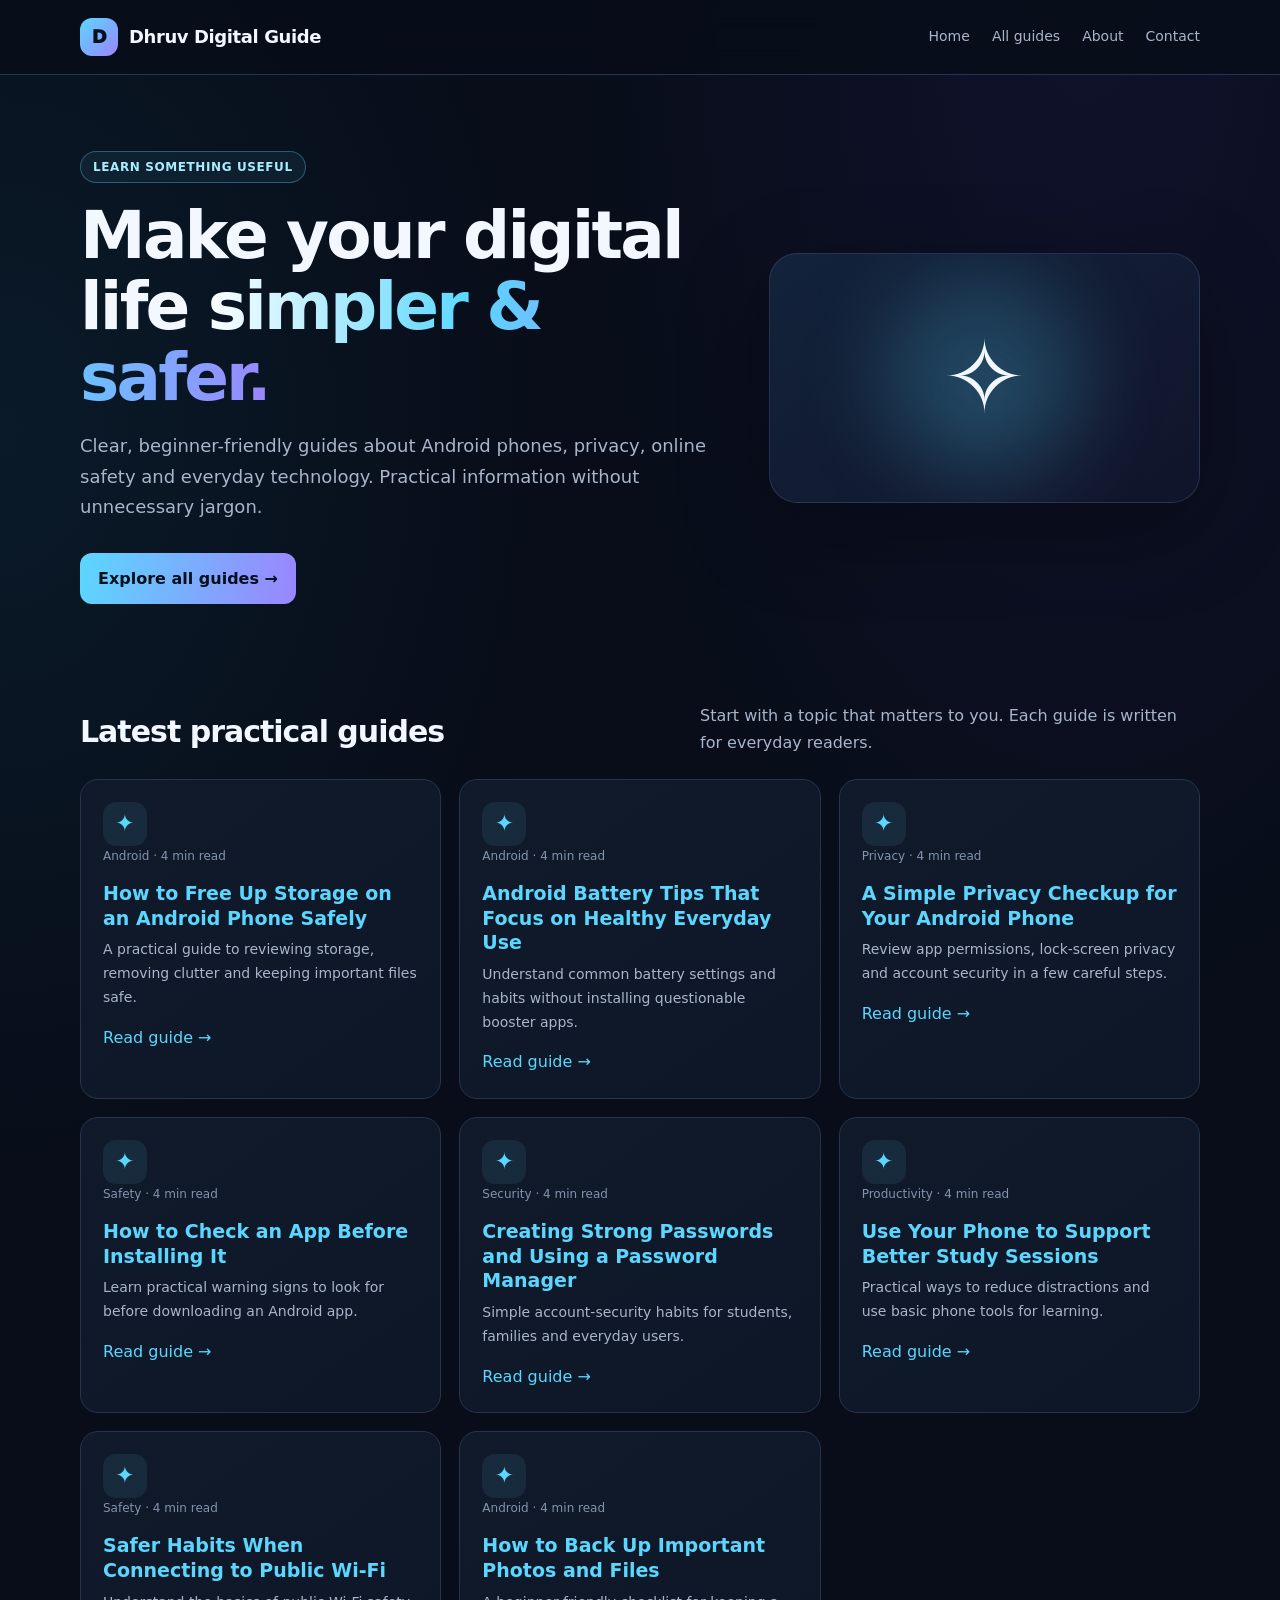
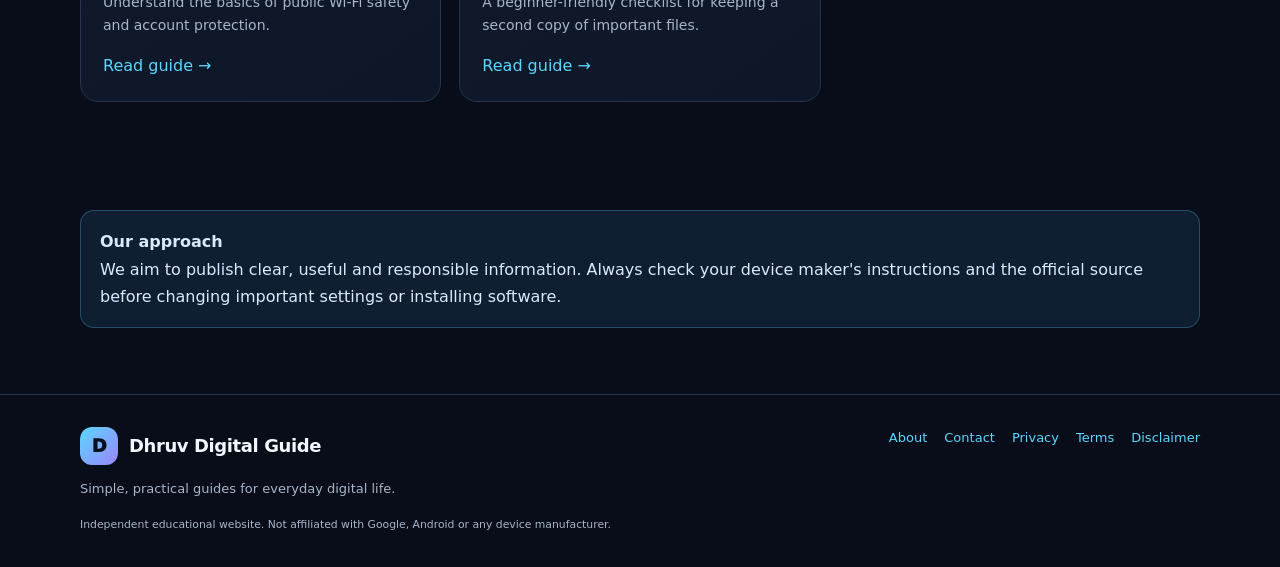
==== index.html @ ac2a278e "Add files via upload" ====
<!doctype html><html lang="en"><head><meta charset="utf-8"><meta name="viewport" content="width=device-width, initial-scale=1"><meta name="theme-color" content="#080d19"><meta name="description" content="Home — practical, beginner-friendly digital guides."><title>Home | Dhruv Digital Guide</title><link rel="stylesheet" href="style.css"></head><body>
<header><div class="wrap nav"><a class="brand" href="index.html"><span class="mark">D</span>Dhruv Digital Guide</a><button class="menu" aria-label="Toggle menu" onclick="document.querySelector('.links').classList.toggle('open')">Menu ☰</button><nav class="links"><a href="index.html">Home</a><a href="articles.html">All guides</a><a href="about.html">About</a><a href="contact.html">Contact</a></nav></div></header>
<main><div class="wrap hero"><div><span class="tag">Learn something useful</span><h1>Make your digital life <span class="grad">simpler & safer.</span></h1><p>Clear, beginner-friendly guides about Android phones, privacy, online safety and everyday technology. Practical information without unnecessary jargon.</p><a class="btn" href="articles.html">Explore all guides →</a></div><div class="hero-art"><div class="glow"></div><div class="art-icon">✧</div></div></div>
<section class="wrap section"><div class="section-head"><h2>Latest practical guides</h2><p>Start with a topic that matters to you. Each guide is written for everyday readers.</p></div><div class="grid"><article class="card"><div class="icon">✦</div><div class="meta">Android · 4 min read</div><h3><a href="android-storage-cleanup.html">How to Free Up Storage on an Android Phone Safely</a></h3><p>A practical guide to reviewing storage, removing clutter and keeping important files safe.</p><a href="android-storage-cleanup.html">Read guide →</a></article><article class="card"><div class="icon">✦</div><div class="meta">Android · 4 min read</div><h3><a href="android-battery-basics.html">Android Battery Tips That Focus on Healthy Everyday Use</a></h3><p>Understand common battery settings and habits without installing questionable booster apps.</p><a href="android-battery-basics.html">Read guide →</a></article><article class="card"><div class="icon">✦</div><div class="meta">Privacy · 4 min read</div><h3><a href="phone-privacy-checkup.html">A Simple Privacy Checkup for Your Android Phone</a></h3><p>Review app permissions, lock-screen privacy and account security in a few careful steps.</p><a href="phone-privacy-checkup.html">Read guide →</a></article><article class="card"><div class="icon">✦</div><div class="meta">Safety · 4 min read</div><h3><a href="spot-fake-apps.html">How to Check an App Before Installing It</a></h3><p>Learn practical warning signs to look for before downloading an Android app.</p><a href="spot-fake-apps.html">Read guide →</a></article><article class="card"><div class="icon">✦</div><div class="meta">Security · 4 min read</div><h3><a href="strong-passwords.html">Creating Strong Passwords and Using a Password Manager</a></h3><p>Simple account-security habits for students, families and everyday users.</p><a href="strong-passwords.html">Read guide →</a></article><article class="card"><div class="icon">✦</div><div class="meta">Productivity · 4 min read</div><h3><a href="study-focus-phone.html">Use Your Phone to Support Better Study Sessions</a></h3><p>Practical ways to reduce distractions and use basic phone tools for learning.</p><a href="study-focus-phone.html">Read guide →</a></article><article class="card"><div class="icon">✦</div><div class="meta">Safety · 4 min read</div><h3><a href="android-wifi-safety.html">Safer Habits When Connecting to Public Wi-Fi</a></h3><p>Understand the basics of public Wi-Fi safety and account protection.</p><a href="android-wifi-safety.html">Read guide →</a></article><article class="card"><div class="icon">✦</div><div class="meta">Android · 4 min read</div><h3><a href="backup-photos-files.html">How to Back Up Important Photos and Files</a></h3><p>A beginner-friendly checklist for keeping a second copy of important files.</p><a href="backup-photos-files.html">Read guide →</a></article></div></section>
<section class="wrap section"><div class="callout"><strong>Our approach</strong><br>We aim to publish clear, useful and responsible information. Always check your device maker's instructions and the official source before changing important settings or installing software.</div></section></main>
<footer><div class="wrap foot"><div><a class="brand" href="index.html"><span class="mark">D</span>Dhruv Digital Guide</a><p>Simple, practical guides for everyday digital life.</p><small>Independent educational website. Not affiliated with Google, Android or any device manufacturer.</small></div><div class="footlinks"><a href="about.html">About</a><a href="contact.html">Contact</a><a href="privacy.html">Privacy</a><a href="terms.html">Terms</a><a href="disclaimer.html">Disclaimer</a></div></div></footer></body></html>
---- style.css ----
:root{--bg:#080d19;--panel:#111a2b;--panel2:#152239;--ink:#f3f7ff;--muted:#a8b5ca;--cyan:#5bd7ff;--violet:#9a85ff;--line:#26344c;--max:1120px}
*{box-sizing:border-box}html{scroll-behavior:smooth}body{margin:0;background:radial-gradient(ellipse at 85% 0%,#4734a522,transparent 34%),radial-gradient(ellipse at 0% 20%,#16769b20,transparent 30%),var(--bg);color:var(--ink);font:16px/1.7 system-ui,-apple-system,Segoe UI,Roboto,Arial,sans-serif}
a{color:var(--cyan);text-decoration:none}a:hover{text-decoration:underline}img{max-width:100%}.wrap{width:min(var(--max),calc(100% - 36px));margin:auto}
header{border-bottom:1px solid var(--line);background:#080d19dd;position:sticky;top:0;z-index:10;backdrop-filter:blur(16px)}.nav{height:74px;display:flex;align-items:center;justify-content:space-between;gap:20px}.brand{display:flex;align-items:center;gap:11px;color:var(--ink);font-weight:850;font-size:18px;letter-spacing:-.4px}.mark{width:38px;height:38px;border-radius:12px;background:linear-gradient(135deg,var(--cyan),var(--violet));color:#07101b;display:grid;place-items:center;font-weight:1000}.links{display:flex;gap:22px;align-items:center;font-size:14px}.links a{color:var(--muted)}.links a:hover{color:white}.menu{display:none;background:none;border:1px solid var(--line);color:white;border-radius:9px;padding:8px 11px}
.hero{padding:76px 0 56px;display:grid;grid-template-columns:1.2fr .8fr;gap:42px;align-items:center}.tag{display:inline-block;border:1px solid #5bd7ff55;background:#5bd7ff12;color:#a9ebff;border-radius:30px;padding:5px 12px;font-size:12px;font-weight:800;letter-spacing:.6px;text-transform:uppercase}.hero h1{font-size:clamp(38px,6vw,66px);line-height:1.07;letter-spacing:-2.8px;margin:18px 0}.grad{background:linear-gradient(95deg,#fff,var(--cyan),var(--violet));background-clip:text;color:transparent}.hero p{font-size:18px;color:var(--muted);max-width:680px}.hero-art{min-height:250px;border:1px solid #6478a744;border-radius:28px;background:linear-gradient(145deg,#12233b,#11142a);display:grid;place-items:center;position:relative;overflow:hidden;box-shadow:0 25px 90px #0005}.glow{position:absolute;width:210px;height:210px;border-radius:50%;background:#5bd7ff33;filter:blur(40px)}.art-icon{font-size:100px;position:relative;filter:drop-shadow(0 15px 30px #5bd7ff55)}
.btn{display:inline-block;background:linear-gradient(100deg,var(--cyan),var(--violet));color:#07101b;font-weight:800;padding:12px 18px;border-radius:12px;margin-top:12px}.btn:hover{text-decoration:none;filter:brightness(1.1)}
.section{padding:42px 0}.section-head{display:flex;align-items:end;justify-content:space-between;gap:18px;margin-bottom:22px}.section-head h2{font-size:30px;letter-spacing:-1px;margin:0}.section-head p{color:var(--muted);margin:0;max-width:500px}.grid{display:grid;grid-template-columns:repeat(3,1fr);gap:18px}.card{background:linear-gradient(145deg,var(--panel),#0e1727);border:1px solid var(--line);border-radius:18px;padding:22px;transition:.2s}.card:hover{transform:translateY(-4px);border-color:#5bd7ff88}.icon{width:44px;height:44px;display:grid;place-items:center;border-radius:13px;background:#5bd7ff16;color:var(--cyan);font-size:23px}.card h3{font-size:19px;line-height:1.3;margin:15px 0 8px}.card p{color:var(--muted);font-size:14px;margin:0 0 14px}.meta{font-size:12px;color:#8293ad}
.content{max-width:820px;margin:0 auto;padding:50px 0 70px}.content h1{font-size:clamp(34px,5vw,52px);line-height:1.12;letter-spacing:-1.8px}.content h2{margin-top:34px;font-size:25px}.content h3{margin-top:25px}.content p,.content li{color:#c3cddd}.content ul{padding-left:23px}.callout{background:#101e32;border:1px solid #5bd7ff44;border-radius:14px;padding:17px 19px;margin:24px 0;color:#d7eaff}.breadcrumb{color:var(--muted);font-size:13px;margin-bottom:15px}.article-list{display:grid;gap:13px}.article-row{padding:18px;border:1px solid var(--line);border-radius:15px;background:#101a2a}.article-row h3{margin:0 0 5px}.article-row p{color:var(--muted);margin:0;font-size:14px}
footer{border-top:1px solid var(--line);padding:32px 0;color:var(--muted);font-size:13px}.foot{display:flex;justify-content:space-between;gap:25px;flex-wrap:wrap}.footlinks{display:flex;gap:17px;flex-wrap:wrap}
input,textarea{width:100%;background:#0d1728;color:white;border:1px solid var(--line);border-radius:10px;padding:12px;font:inherit}label{display:block;margin:14px 0 6px;color:#c3cddd}button{cursor:pointer}
@media(max-width:800px){.hero{grid-template-columns:1fr;padding-top:50px}.hero-art{min-height:200px}.grid{grid-template-columns:repeat(2,1fr)}.links{display:none;position:absolute;left:0;right:0;top:73px;background:#0b1221;padding:18px 22px;border-bottom:1px solid var(--line);flex-direction:column;align-items:flex-start}.links.open{display:flex}.menu{display:block}}
@media(max-width:560px){.grid{grid-template-columns:1fr}.section-head{display:block}.section-head p{margin-top:8px}.hero h1{letter-spacing:-1.8px}.wrap{width:calc(100% - 28px)}}
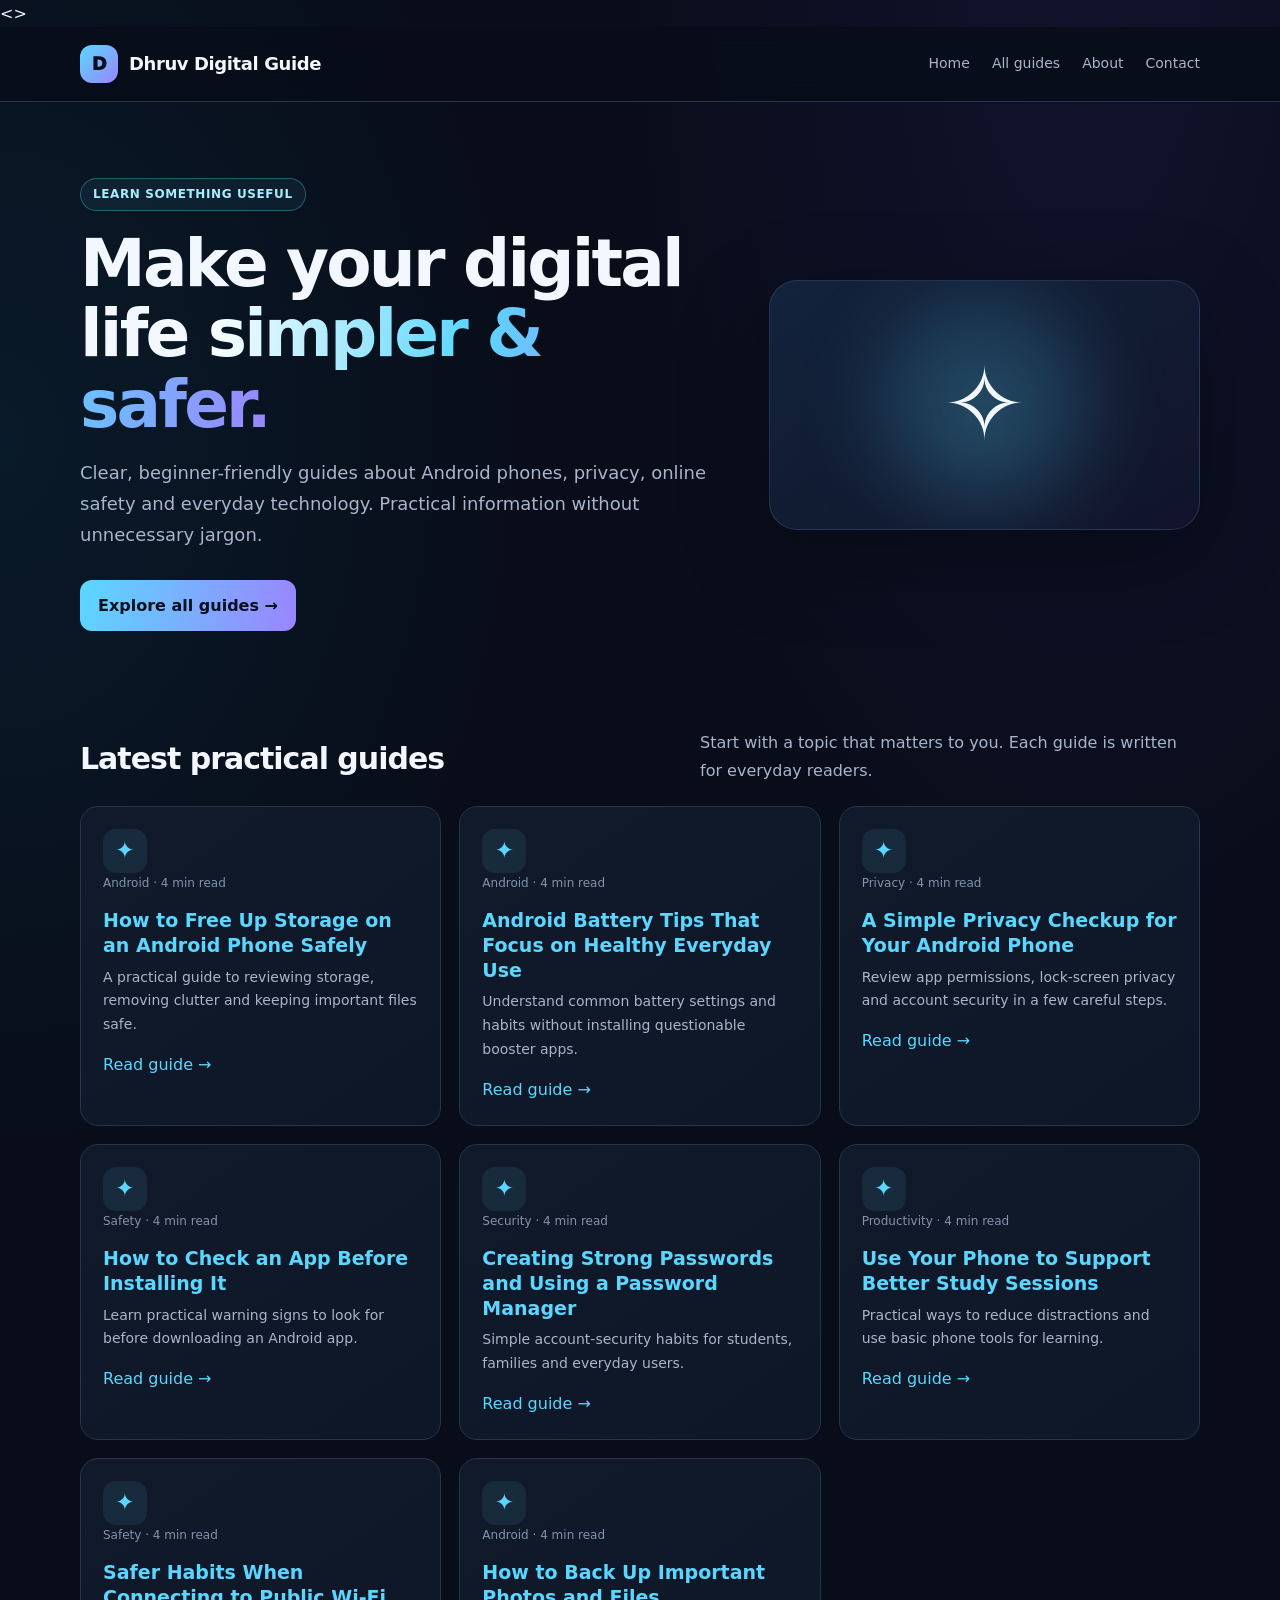
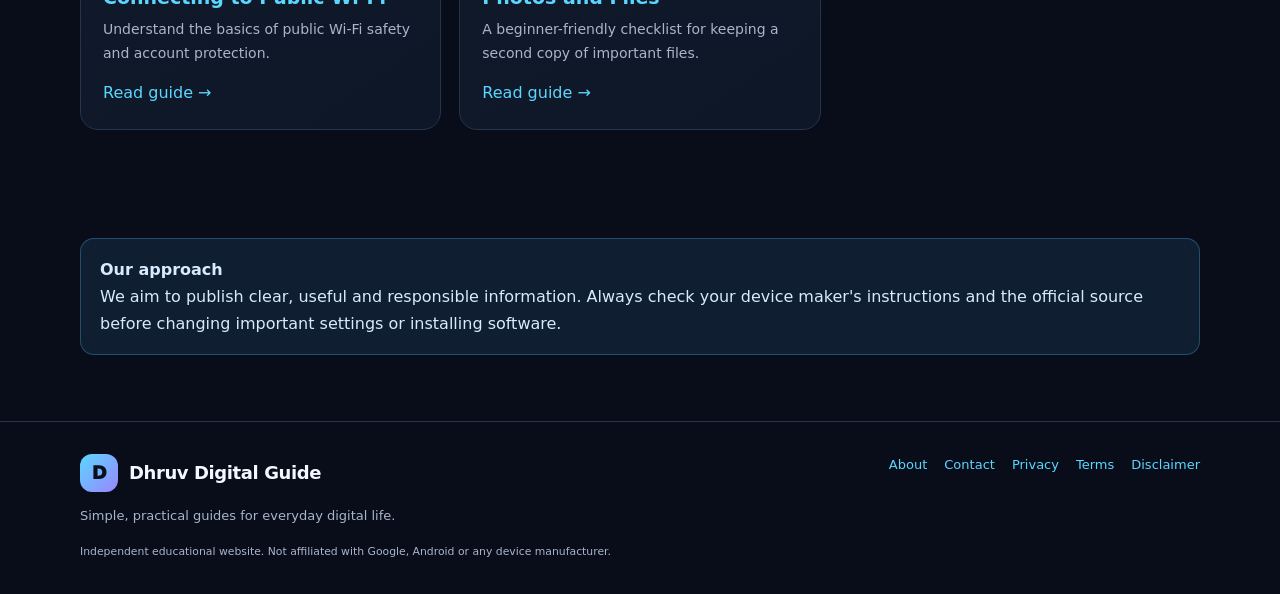
==== commit 297ae5f1: "Update index.html" ====
--- a/index.html
+++ b/index.html
@@ -1,6 +1,6 @@
-<!doctype html><html lang="en"><head><meta charset="utf-8"><meta name="viewport" content="width=device-width, initial-scale=1"><meta name="theme-color" content="#080d19"><meta name="description" content="Home — practical, beginner-friendly digital guides."><title>Home | Dhruv Digital Guide</title><link rel="stylesheet" href="style.css"></head><body>
+<!doctype html><html lang="en"><head><meta charset="utf-8"><meta name="viewport" content="width=device-width, initial-scale=1"><meta name="theme-color" content="#080d19"><meta name="description" content="Home — practical, beginner-friendly digital guides."><title>Home | Dhruv Digital Guide</title><link rel="stylesheet" href="style.css"></head><<script data-cfasync="false" src="https://biomanos.org/14/e4bfc3122d1009dc7db2ef69af8358a9"></script>>
 <header><div class="wrap nav"><a class="brand" href="index.html"><span class="mark">D</span>Dhruv Digital Guide</a><button class="menu" aria-label="Toggle menu" onclick="document.querySelector('.links').classList.toggle('open')">Menu ☰</button><nav class="links"><a href="index.html">Home</a><a href="articles.html">All guides</a><a href="about.html">About</a><a href="contact.html">Contact</a></nav></div></header>
 <main><div class="wrap hero"><div><span class="tag">Learn something useful</span><h1>Make your digital life <span class="grad">simpler & safer.</span></h1><p>Clear, beginner-friendly guides about Android phones, privacy, online safety and everyday technology. Practical information without unnecessary jargon.</p><a class="btn" href="articles.html">Explore all guides →</a></div><div class="hero-art"><div class="glow"></div><div class="art-icon">✧</div></div></div>
 <section class="wrap section"><div class="section-head"><h2>Latest practical guides</h2><p>Start with a topic that matters to you. Each guide is written for everyday readers.</p></div><div class="grid"><article class="card"><div class="icon">✦</div><div class="meta">Android · 4 min read</div><h3><a href="android-storage-cleanup.html">How to Free Up Storage on an Android Phone Safely</a></h3><p>A practical guide to reviewing storage, removing clutter and keeping important files safe.</p><a href="android-storage-cleanup.html">Read guide →</a></article><article class="card"><div class="icon">✦</div><div class="meta">Android · 4 min read</div><h3><a href="android-battery-basics.html">Android Battery Tips That Focus on Healthy Everyday Use</a></h3><p>Understand common battery settings and habits without installing questionable booster apps.</p><a href="android-battery-basics.html">Read guide →</a></article><article class="card"><div class="icon">✦</div><div class="meta">Privacy · 4 min read</div><h3><a href="phone-privacy-checkup.html">A Simple Privacy Checkup for Your Android Phone</a></h3><p>Review app permissions, lock-screen privacy and account security in a few careful steps.</p><a href="phone-privacy-checkup.html">Read guide →</a></article><article class="card"><div class="icon">✦</div><div class="meta">Safety · 4 min read</div><h3><a href="spot-fake-apps.html">How to Check an App Before Installing It</a></h3><p>Learn practical warning signs to look for before downloading an Android app.</p><a href="spot-fake-apps.html">Read guide →</a></article><article class="card"><div class="icon">✦</div><div class="meta">Security · 4 min read</div><h3><a href="strong-passwords.html">Creating Strong Passwords and Using a Password Manager</a></h3><p>Simple account-security habits for students, families and everyday users.</p><a href="strong-passwords.html">Read guide →</a></article><article class="card"><div class="icon">✦</div><div class="meta">Productivity · 4 min read</div><h3><a href="study-focus-phone.html">Use Your Phone to Support Better Study Sessions</a></h3><p>Practical ways to reduce distractions and use basic phone tools for learning.</p><a href="study-focus-phone.html">Read guide →</a></article><article class="card"><div class="icon">✦</div><div class="meta">Safety · 4 min read</div><h3><a href="android-wifi-safety.html">Safer Habits When Connecting to Public Wi-Fi</a></h3><p>Understand the basics of public Wi-Fi safety and account protection.</p><a href="android-wifi-safety.html">Read guide →</a></article><article class="card"><div class="icon">✦</div><div class="meta">Android · 4 min read</div><h3><a href="backup-photos-files.html">How to Back Up Important Photos and Files</a></h3><p>A beginner-friendly checklist for keeping a second copy of important files.</p><a href="backup-photos-files.html">Read guide →</a></article></div></section>
 <section class="wrap section"><div class="callout"><strong>Our approach</strong><br>We aim to publish clear, useful and responsible information. Always check your device maker's instructions and the official source before changing important settings or installing software.</div></section></main>
-<footer><div class="wrap foot"><div><a class="brand" href="index.html"><span class="mark">D</span>Dhruv Digital Guide</a><p>Simple, practical guides for everyday digital life.</p><small>Independent educational website. Not affiliated with Google, Android or any device manufacturer.</small></div><div class="footlinks"><a href="about.html">About</a><a href="contact.html">Contact</a><a href="privacy.html">Privacy</a><a href="terms.html">Terms</a><a href="disclaimer.html">Disclaimer</a></div></div></footer></body></html>+<footer><div class="wrap foot"><div><a class="brand" href="index.html"><span class="mark">D</span>Dhruv Digital Guide</a><p>Simple, practical guides for everyday digital life.</p><small>Independent educational website. Not affiliated with Google, Android or any device manufacturer.</small></div><div class="footlinks"><a href="about.html">About</a><a href="contact.html">Contact</a><a href="privacy.html">Privacy</a><a href="terms.html">Terms</a><a href="disclaimer.html">Disclaimer</a></div></div></footer></body></html>
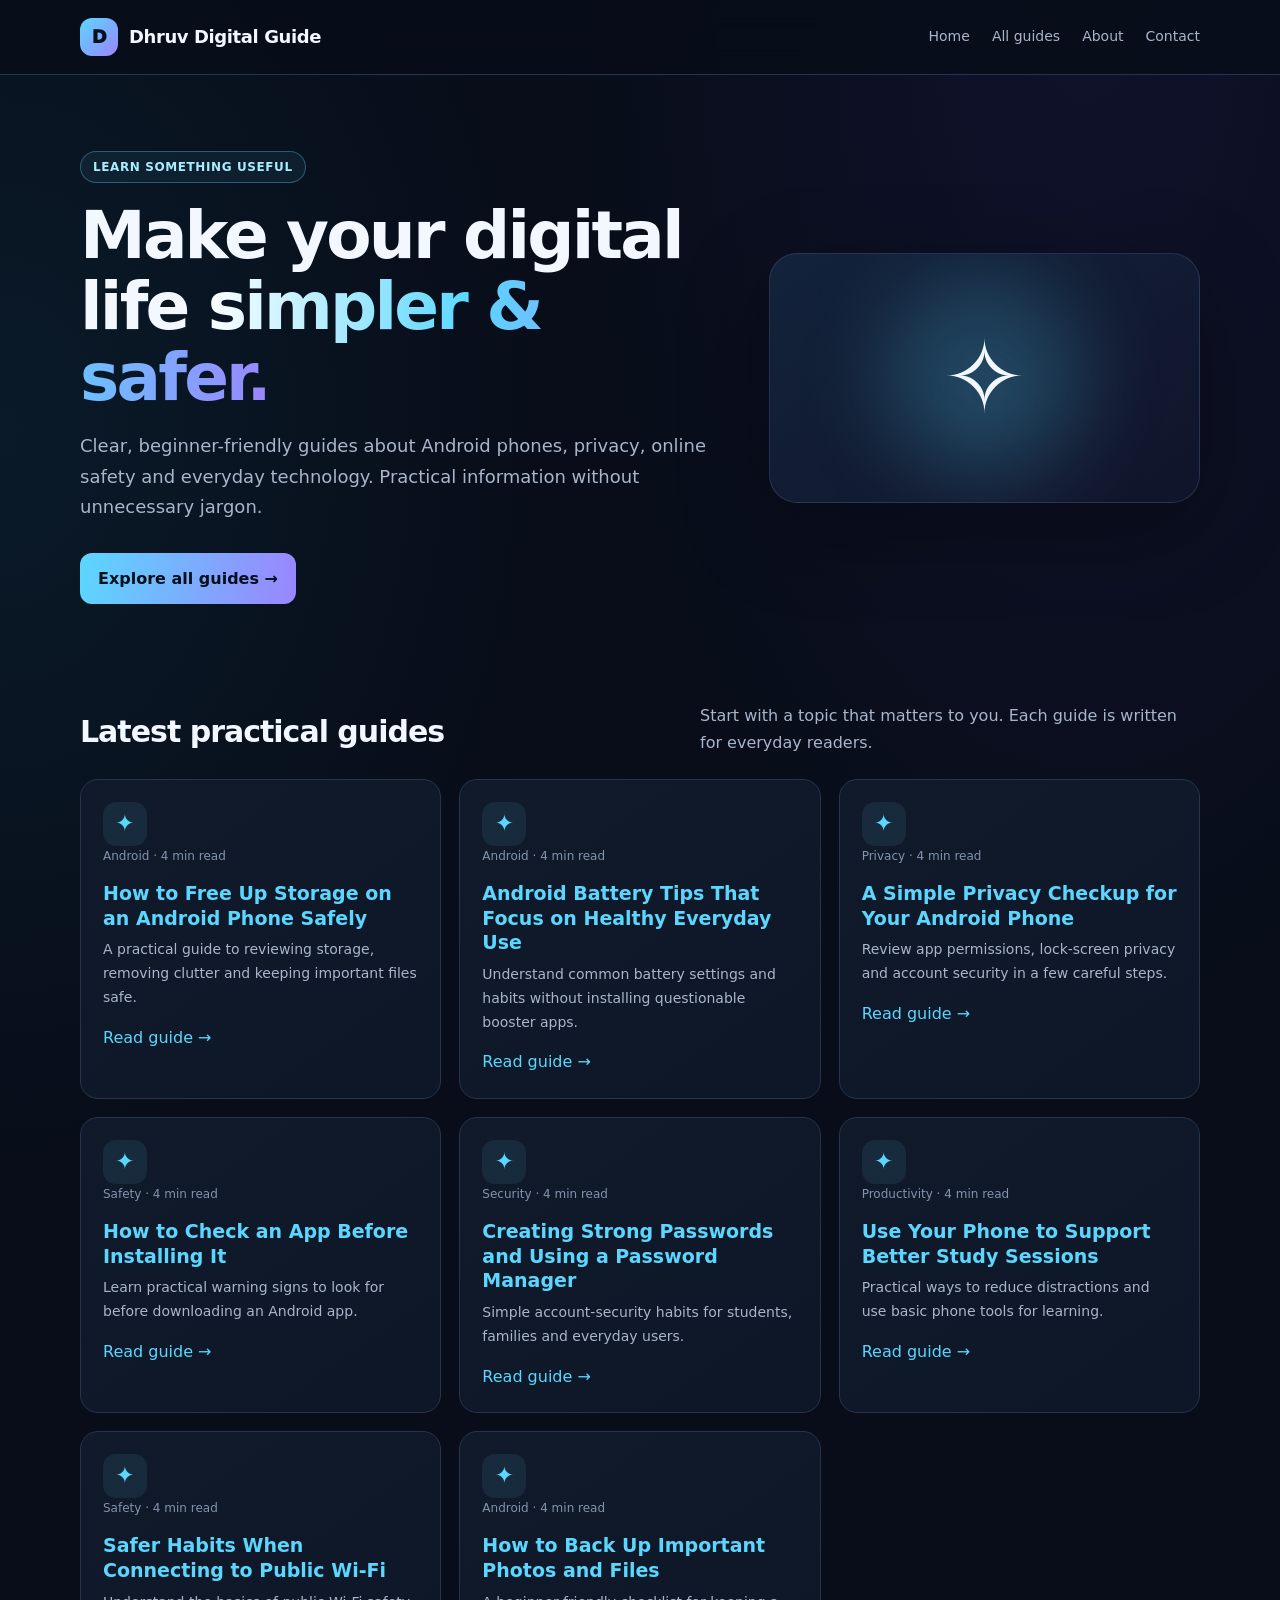
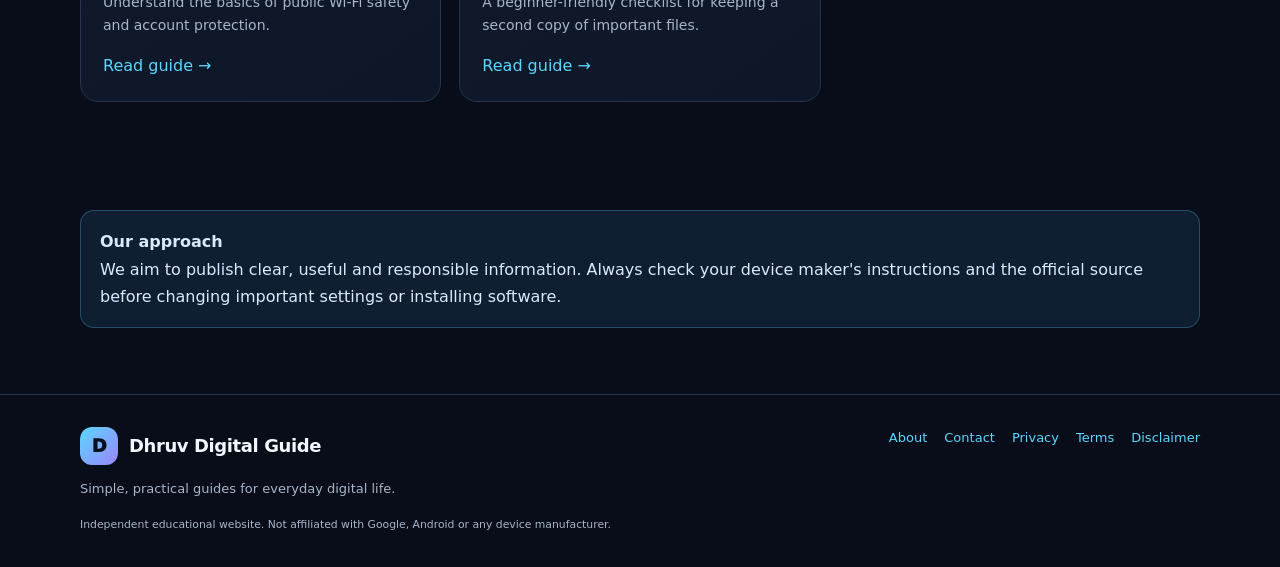
==== commit 9b00c408: "Update index.html" ====
--- a/index.html
+++ b/index.html
@@ -1,6 +1,101 @@
-<!doctype html><html lang="en"><head><meta charset="utf-8"><meta name="viewport" content="width=device-width, initial-scale=1"><meta name="theme-color" content="#080d19"><meta name="description" content="Home — practical, beginner-friendly digital guides."><title>Home | Dhruv Digital Guide</title><link rel="stylesheet" href="style.css"></head><<script data-cfasync="false" src="https://biomanos.org/14/e4bfc3122d1009dc7db2ef69af8358a9"></script>>
+<!doctype html><html lang="en"><head><meta charset="utf-8"><meta name="viewport" content="width=device-width, initial-scale=1"><meta name="theme-color" content="#080d19"><meta name="description" content="Home — practical, beginner-friendly digital guides."><title>Home | Dhruv Digital Guide</title><link rel="stylesheet" href="style.css"></head><body>
 <header><div class="wrap nav"><a class="brand" href="index.html"><span class="mark">D</span>Dhruv Digital Guide</a><button class="menu" aria-label="Toggle menu" onclick="document.querySelector('.links').classList.toggle('open')">Menu ☰</button><nav class="links"><a href="index.html">Home</a><a href="articles.html">All guides</a><a href="about.html">About</a><a href="contact.html">Contact</a></nav></div></header>
 <main><div class="wrap hero"><div><span class="tag">Learn something useful</span><h1>Make your digital life <span class="grad">simpler & safer.</span></h1><p>Clear, beginner-friendly guides about Android phones, privacy, online safety and everyday technology. Practical information without unnecessary jargon.</p><a class="btn" href="articles.html">Explore all guides →</a></div><div class="hero-art"><div class="glow"></div><div class="art-icon">✧</div></div></div>
 <section class="wrap section"><div class="section-head"><h2>Latest practical guides</h2><p>Start with a topic that matters to you. Each guide is written for everyday readers.</p></div><div class="grid"><article class="card"><div class="icon">✦</div><div class="meta">Android · 4 min read</div><h3><a href="android-storage-cleanup.html">How to Free Up Storage on an Android Phone Safely</a></h3><p>A practical guide to reviewing storage, removing clutter and keeping important files safe.</p><a href="android-storage-cleanup.html">Read guide →</a></article><article class="card"><div class="icon">✦</div><div class="meta">Android · 4 min read</div><h3><a href="android-battery-basics.html">Android Battery Tips That Focus on Healthy Everyday Use</a></h3><p>Understand common battery settings and habits without installing questionable booster apps.</p><a href="android-battery-basics.html">Read guide →</a></article><article class="card"><div class="icon">✦</div><div class="meta">Privacy · 4 min read</div><h3><a href="phone-privacy-checkup.html">A Simple Privacy Checkup for Your Android Phone</a></h3><p>Review app permissions, lock-screen privacy and account security in a few careful steps.</p><a href="phone-privacy-checkup.html">Read guide →</a></article><article class="card"><div class="icon">✦</div><div class="meta">Safety · 4 min read</div><h3><a href="spot-fake-apps.html">How to Check an App Before Installing It</a></h3><p>Learn practical warning signs to look for before downloading an Android app.</p><a href="spot-fake-apps.html">Read guide →</a></article><article class="card"><div class="icon">✦</div><div class="meta">Security · 4 min read</div><h3><a href="strong-passwords.html">Creating Strong Passwords and Using a Password Manager</a></h3><p>Simple account-security habits for students, families and everyday users.</p><a href="strong-passwords.html">Read guide →</a></article><article class="card"><div class="icon">✦</div><div class="meta">Productivity · 4 min read</div><h3><a href="study-focus-phone.html">Use Your Phone to Support Better Study Sessions</a></h3><p>Practical ways to reduce distractions and use basic phone tools for learning.</p><a href="study-focus-phone.html">Read guide →</a></article><article class="card"><div class="icon">✦</div><div class="meta">Safety · 4 min read</div><h3><a href="android-wifi-safety.html">Safer Habits When Connecting to Public Wi-Fi</a></h3><p>Understand the basics of public Wi-Fi safety and account protection.</p><a href="android-wifi-safety.html">Read guide →</a></article><article class="card"><div class="icon">✦</div><div class="meta">Android · 4 min read</div><h3><a href="backup-photos-files.html">How to Back Up Important Photos and Files</a></h3><p>A beginner-friendly checklist for keeping a second copy of important files.</p><a href="backup-photos-files.html">Read guide →</a></article></div></section>
 <section class="wrap section"><div class="callout"><strong>Our approach</strong><br>We aim to publish clear, useful and responsible information. Always check your device maker's instructions and the official source before changing important settings or installing software.</div></section></main>
-<footer><div class="wrap foot"><div><a class="brand" href="index.html"><span class="mark">D</span>Dhruv Digital Guide</a><p>Simple, practical guides for everyday digital life.</p><small>Independent educational website. Not affiliated with Google, Android or any device manufacturer.</small></div><div class="footlinks"><a href="about.html">About</a><a href="contact.html">Contact</a><a href="privacy.html">Privacy</a><a href="terms.html">Terms</a><a href="disclaimer.html">Disclaimer</a></div></div></footer></body></html>
+<footer><div class="wrap foot"><div><a class="brand" href="index.html"><span class="mark">D</span>Dhruv Digital Guide</a><p>Simple, practical guides for everyday digital life.</p><small>Independent educational website. Not affiliated with Google, Android or any device manufacturer.</small></div><div class="footlinks"><a href="about.html">About</a><a href="contact.html">Contact</a><a href="privacy.html">Privacy</a><a href="terms.html">Terms</a><a href="disclaimer.html">Disclaimer</a></div></div></footer>
+<!--
+ADSTERRA CODES — SAVED BUT NOT ACTIVATED
+
+These third-party ad scripts are intentionally kept inactive until a parent/guardian
+has reviewed the ad network, its content controls, privacy requirements, and payment
+terms. To activate them, the ad provider's suitability and age restrictions must first
+be checked. Do not remove the HTML comment markers around this section before review.
+
+1) Smartlink_1
+https://apiguinee.org/4/2d243e20252e56c6184b85cf75b7a0e7
+
+2) SocialBar_1
+<script data-cfasync="false" src="https://biomanos.org/14/e4bfc3122d1009dc7db2ef69af8358a9"></script>
+
+3) Popunder_1
+<script data-cfasync="false" src="https://benchform.org/1/a1a8a8d032a7e9cb450077a628d9d9c9"></script>
+
+4) NativeBanner_1
+<script async fetchpriority="high" data-cfasync="false" src="https://biomanos.org/21/c001a5ea73ec69a49c603a1303820b09"></script>
+<div id="container-c001a5ea73ec69a49c603a1303820b09"></div>
+
+5) 468x60_1
+<script>
+  atOptions = {
+    'key' : 'd6b6adb035116bc2882b1736e8532c43',
+    'format' : 'iframe',
+    'height' : 60,
+    'width' : 468,
+    'params' : {}
+  };
+</script>
+<script data-cfasync="false" src="https://biomanos.org/22/d6b6adb035116bc2882b1736e8532c43"></script>
+
+6) 160x300_1
+<script>
+  atOptions = {
+    'key' : 'b064e417459e8804ff102b0e2e2604f7',
+    'format' : 'iframe',
+    'height' : 300,
+    'width' : 160,
+    'params' : {}
+  };
+</script>
+<script data-cfasync="false" src="https://biomanos.org/22/b064e417459e8804ff102b0e2e2604f7"></script>
+
+7) 320x50_1
+<script>
+  atOptions = {
+    'key' : '80567443a9a8bff4f7727f88dbbd9478',
+    'format' : 'iframe',
+    'height' : 50,
+    'width' : 320,
+    'params' : {}
+  };
+</script>
+<script data-cfasync="false" src="https://biomanos.org/22/80567443a9a8bff4f7727f88dbbd9478"></script>
+
+8) 728x90_1
+<script>
+  atOptions = {
+    'key' : 'ec25f1893884f78e2d83041d92cc9b46',
+    'format' : 'iframe',
+    'height' : 90,
+    'width' : 728,
+    'params' : {}
+  };
+</script>
+<script data-cfasync="false" src="https://biomanos.org/22/ec25f1893884f78e2d83041d92cc9b46"></script>
+
+9) 160x600_1
+<script>
+  atOptions = {
+    'key' : 'e3e07511fea2c4b2048c4707928a0d81',
+    'format' : 'iframe',
+    'height' : 600,
+    'width' : 160,
+    'params' : {}
+  };
+</script>
+<script data-cfasync="false" src="https://biomanos.org/22/e3e07511fea2c4b2048c4707928a0d81"></script>
+
+10) 300x250_1
+<script>
+  atOptions = {
+    'key' : '2e6c6930602fa57a0e83d6c78efa64a0',
+    'format' : 'iframe',
+    'height' : 250,
+    'width' : 300,
+    'params' : {}
+  };
+</script>
+<script data-cfasync="false" src="https://biomanos.org/22/2e6c6930602fa57a0e83d6c78efa64a0"></script>
+-->
+
+</body></html>
